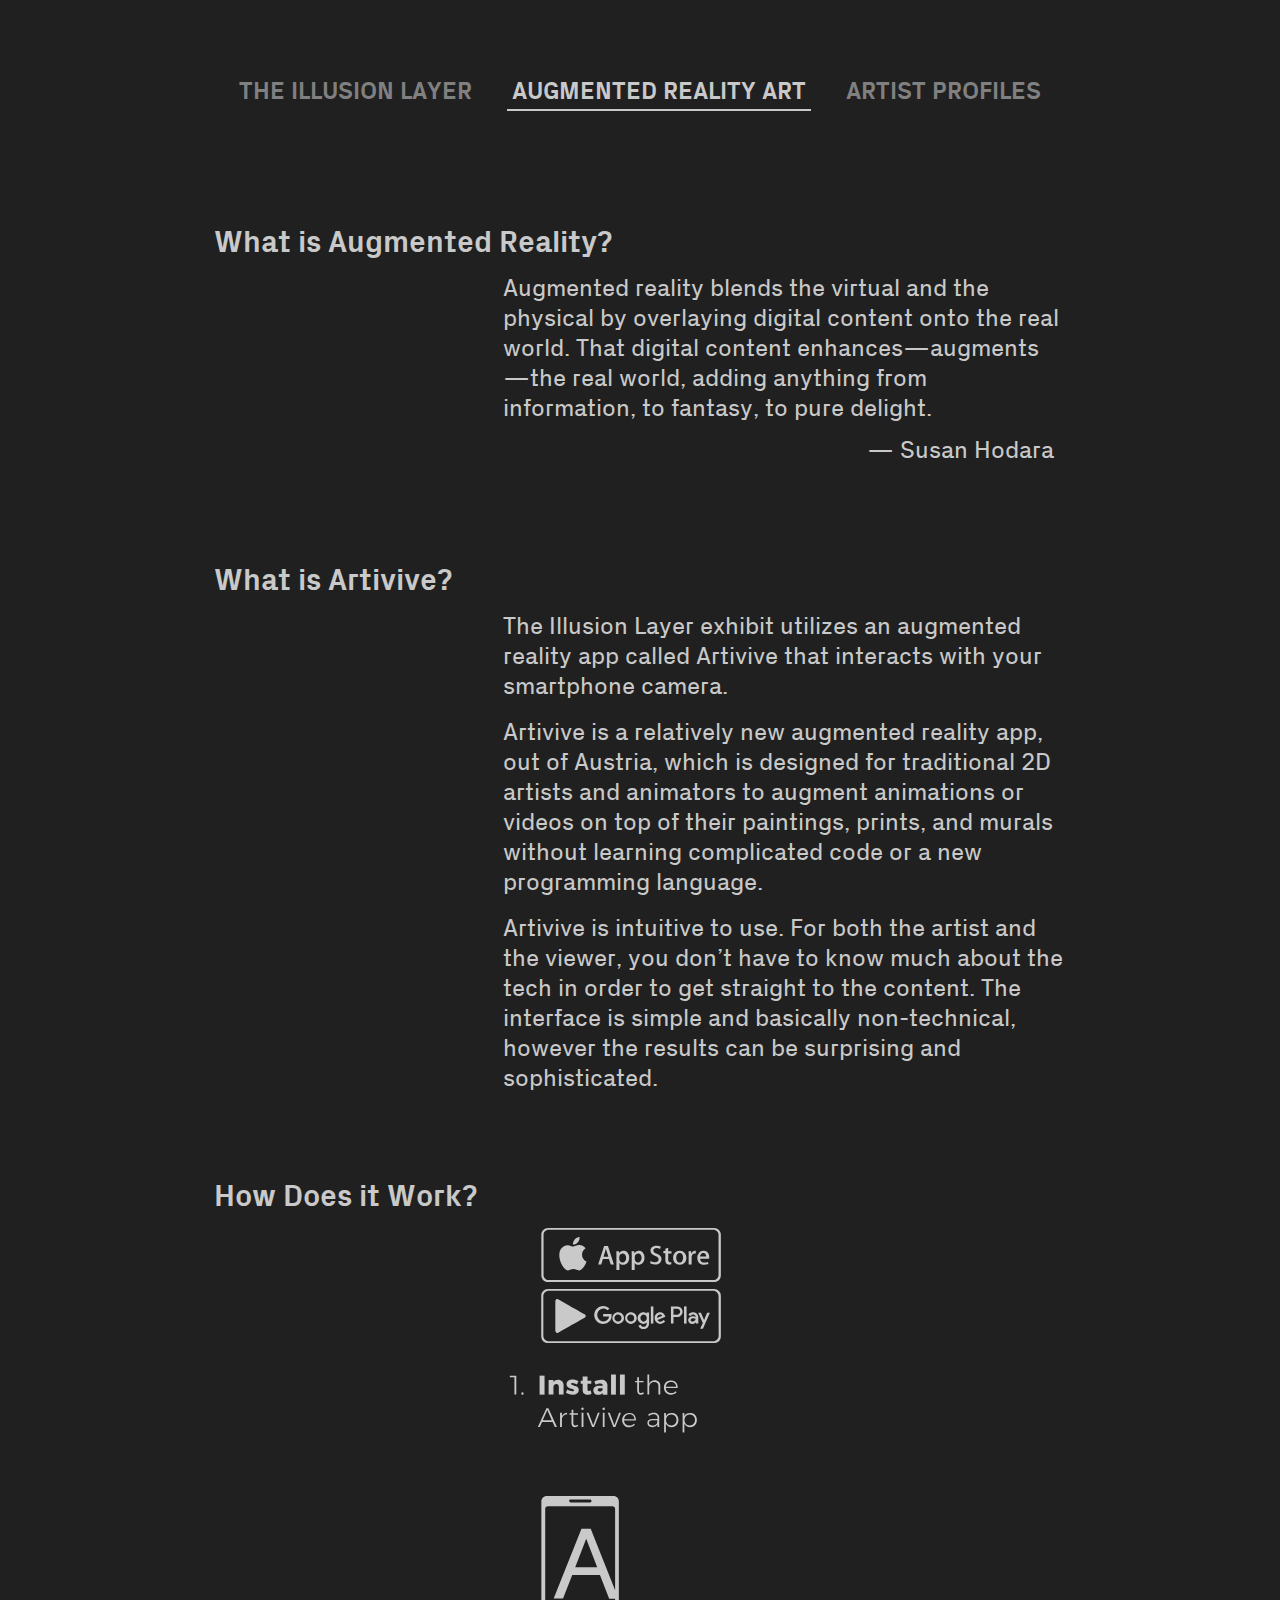
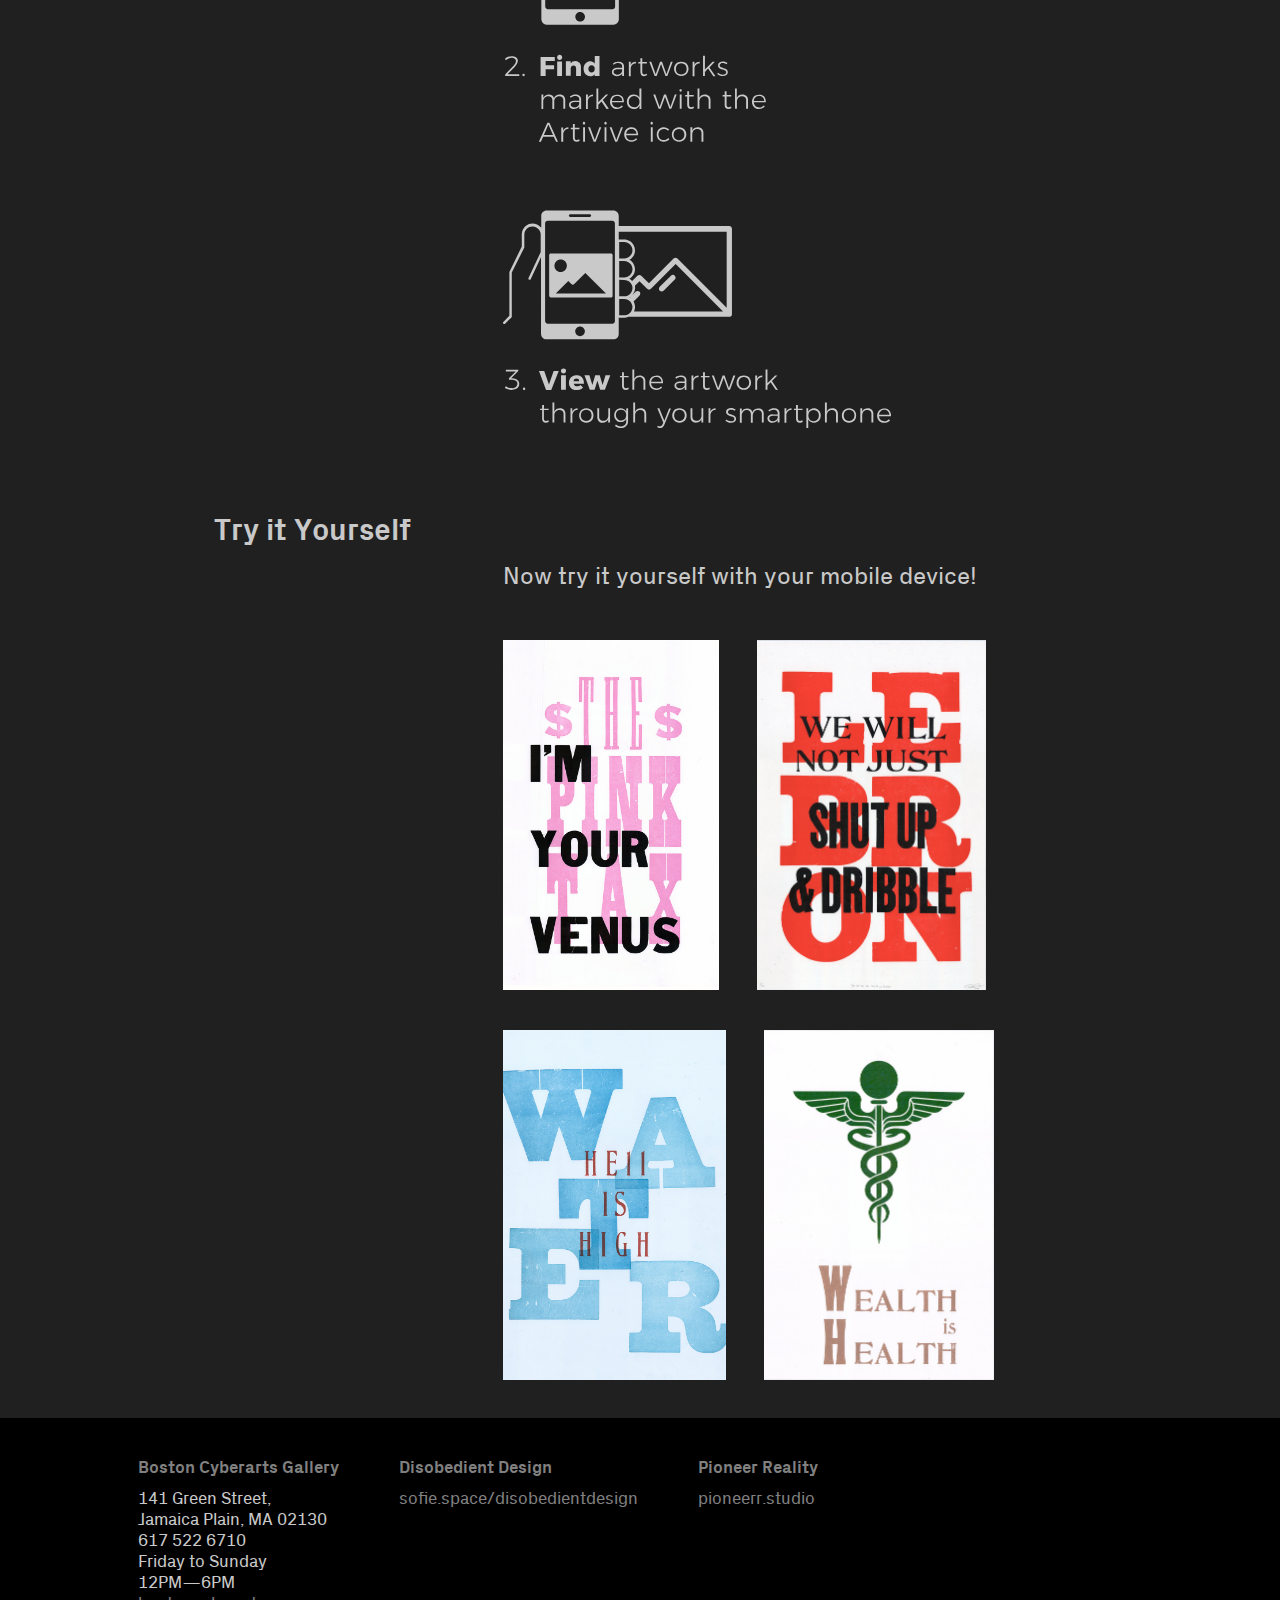
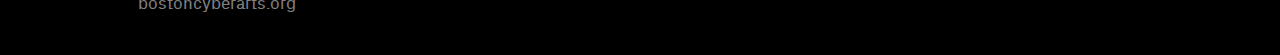
==== arArt.html @ 962e9207 "Add everything for website" ====
<!DOCTYPE html>
<html>
    <head>
        <meta charset="UTF-8">
        <meta name="viewport" content="width=device-width, initial-scale=1">

        <link rel="stylesheet" type="text/css" href="illusionLayer.css">
        <title>The Illusion Layer</title>

    </head>

    <body>
        <section class="everythingButFooter">
            <header>
                <a href="index.html">The Illusion Layer</a>
                <a href="arArt.html" class="activePage">Augmented Reality Art</a>
                <a href="artistProfiles.html">Artist Profiles</a>
            </header>

            <div class="arArtContent">

                <!--Section 1: What is AR-->
                <!--                <section id="whatIsAR">-->
                <h2 class="arSectionTitle">What is Augmented Reality?</h2>
                <blockquote>
                    <p class="arParagraph">Augmented reality blends the virtual and the physical by overlaying digital content onto the real world. That digital content enhances—augments —the real world, adding anything from information, to fantasy, to pure delight.</p>
                    <p class="quoteCredit">— Susan Hodara</p>

                </blockquote>
                <!--                </section>-->

                <!--Section 2: What is Artivive-->
                <!--                <section id="whatIsArtivive">-->
                <h2 class="arSectionTitle">What is Artivive?</h2>
                <p class="arParagraph">The Illusion Layer exhibit utilizes an augmented reality app called Artivive that interacts with your smartphone camera.
                </p>
                <p class="arParagraph">Artivive is a relatively new augmented reality app, out of Austria, which is designed for traditional 2D artists and animators to augment animations or videos on top of their paintings, prints, and murals without learning complicated code or a new programming language.
                </p>
                <p class="arParagraph">Artivive is intuitive to use. For both the artist and the viewer, you don’t have to know much about the tech in order to get straight to the content. The interface is simple and basically non-technical, however the results can be surprising and sophisticated.</p>


                <!--                </section>-->

                <!--Section 3: How does it work-->
                <!--                <section id="howDoesItWork">-->
                <h2 class="arSectionTitle">How Does it Work?</h2>
                <img src="images/WallSticker_Vertical_3s.svg" alt="Instructions to download and view Artivive artworks" id="arInstructions">



                <!--                </section>-->

                <!--Section 4: Try it-->
                <!--                <section id="tryIt">-->
                <h2 class="arSectionTitle">Try it Yourself</h2>
                <p class="arParagraph">
                    Now try it yourself with your mobile device!
                </p>
                <div id="posters">

                    <img src="images/kaylaWork.jpg" alt="I'm Your Venus letterpress poster by Kayla Rich" class="letterpressPoster">

                    <img src="images/tonyWork.jpg" alt="We Will Not Just Shut Up and Dribble letterpress poster by Tony Pham" class="letterpressPoster">

                    <img src="images/caraWork.jpg" alt="Hell is High Water letterpress poster by Cara Tarmey" class="letterpressPoster">

                    <img src="images/tylerWork.jpg" alt="Health is Wealth letterpress poster by Tyler Butler" class="letterpressPoster">

                </div>
                <!--                </section>-->

            </div>

        </section>

        <footer>
            <div class="footer_div">
                <h5><a href="https://bostoncyberarts.org/">Boston Cyberarts Gallery</a></h5>
                <p>141 Green Street,<br>Jamaica Plain, MA 02130</p>
                <p>617 522 6710</p>
                <p>Friday to Sunday<br>12PM—6PM</p>
                <a href="https://bostoncyberarts.org/">bostoncyberarts.org</a>
            </div>



            <div class="footer_div">
                <h5><a href="http://sofie.space/disobedientdesign">Disobedient Design</a></h5>
                <a href="http://sofie.space/disobedientdesign">sofie.space/disobedientdesign</a>

            </div>

            <div class="footer_div">
                <h5><a href="http://www.pioneerr.studio/">Pioneer Reality</a></h5>
                <a href="http://www.pioneerr.studio/">pioneerr.studio</a>

            </div>

        </footer>

        <script type="text/javascript" src="index.js"></script>
    </body>

</html>
---- illusionLayer.css ----
/* Clears default settings http://meyerweb.com/eric/tools/css/reset/ 
v2.0 | 20110126
License: none (public domain)
*/

html, body, div, span, applet, object, iframe,
h1, h2, h3, h4, h5, h6, p, blockquote, pre,
a, abbr, acronym, address, big, cite, code,
del, dfn, em, img, ins, kbd, q, s, samp,
small, strike, strong, sub, sup, tt, var,
b, u, i, center,
dl, dt, dd, ol, ul, li,
fieldset, form, label, legend,
table, caption, tbody, tfoot, thead, tr, th, td,
article, aside, canvas, details, embed, 
figure, figcaption, footer, header, hgroup, 
menu, nav, output, ruby, section, summary,
time, mark, audio, video {
    margin: 0;
    padding: 0;
    border: 0;
    font-size: 100%;
    font: inherit;
    vertical-align: baseline;
}
/* HTML5 display-role reset for older browsers */
article, aside, details, figcaption, figure, 
footer, header, hgroup, menu, nav, section {
    display: block;
}
body {
    line-height: 1;
}
ol, ul {
    list-style: none;
}
blockquote, q {
    quotes: none;
}
blockquote:before, blockquote:after,
q:before, q:after {
    content: '';
    content: none;
}
table {
    border-collapse: collapse;
    border-spacing: 0;
}




/*UNIVERSAL STYLES*/


@font-face {
    font-family: 'PxGroteskBold';
    src: url("fonts/PxGrotesk-Bold.ttf") format("truetype");
    font-weight: bold;
}

@font-face {
    font-family: 'PxGroteskRegular';
    src: url("fonts/PxGrotesk-Regular.ttf") format("truetype");
    font-weight: normal; 
}

@font-face {
    font-family: 'PxGroteskLight';
    src: url("fonts/PxGrotesk-Light.ttf") format("truetype");
    font-weight: lighter;
}

@font-face {
    font-family: 'PxGroteskLightItalic';
    src: url("fonts/PxGrotesk-Light-Italic.ttf") format("truetype");
    font-weight: lighter;
    font-style: italic;
}



body{
    background-color: #202020;
    color: #C9C9C9;
    font-family: 'PxGroteskRegular', sans-serif;
    font-size: 1.5em;

    /*    scroll-behavior: smooth;*/
}

p{
    font-size: 1em;
}

/* solution for colored footer to occupy viewport width*/
section.everythingButFooter{
    margin: 30px;
    margin-right: 150px;
    margin-left: 150px;
}

/* Headers
uses flexbox alignment to center links

*/
header{
    display: flex;
    align-content: center;
    justify-content: center;
    padding: 30px;
    font-family: 'PxGroteskBold', sans-serif;
    text-transform: uppercase;
}

/*header link styles*/
header>a{
    margin: 15px;
    padding: 5px;

}

a.activePage{
    border-bottom: 2px solid #C9C9C9;
    color: #C9C9C9 !important;
}

a:link {
    text-decoration: none;
    color: #808080;
}


a:visited {
    text-decoration: none;
    color: #808080;
}


a:hover {
    color: #C9C9C9;
}

a:active {
    color: #C9C9C9;
}

/* Footer styles */
footer{
    display: flex;
    align-content:center;
    justify-content: flex-start;
    background-color: #000000;
    padding: 30px;
    padding-left: 128px;
}

div.footer_div{
    padding: 10px;
    padding-right: 50px;
    font-size: 0.7em;
    line-height: 1.25em;
    color: #C9C9C9 !important;
}

div.footer_div>h5{
    font-family: 'PxGroteskBold';
    padding-bottom: 10px;
    
}

/* HOME/INDEX PAGE 
selectors are in the order they appear on the page (top to bottom, left to right)
*/

/*The columns are in fractions and the rows are in pixels. 

The fractions allow the space to be divided evenly horizontally. 

The pixels for the rows are so that images' heights do not affect the height of the grid cell.

Subsequently, the image width is in percentages while the height is in pixels*/





div.indexContent{
    display: grid;
    grid-template-columns: repeat(3, 1fr) ;
    grid-template-rows: repeat(12, 300px);
    grid-gap: 16px;
    font-size: 0.8em;
    line-height: 1.5em;


}


div.indexContent > p{

}


div.indexContent > img {
    /*
    transform-origin: 0;
    transform: translateZ(3px) scale(0.625);
    */

}

h1#mainTitle{
    grid-column:  2 / span 1 ;
    grid-row: 1 / span 1 ;
    font-size: 4em;
    line-height: 1em;
    text-align: center;
    font-family: 'PxGroteskBold', sans-serif;
}

p.mainTitleDetails{
    grid-column: 1 / span 3;
    grid-row: 2 / span 1 ;
    font-size: 1em;
    text-align: center;
}

div#imgContainer1{
    grid-column: 1 / span 1;
    grid-row: 3 / span 1 ;


}

/* Content(images and text) uses the grid and relative positioning (top and left) */

div#imgContainer1>img{
    width: 120%;
    height: 300px;
    object-fit: cover;


}

p#p1{
    grid-column: 3 / span 1;
    grid-row: 3 / span 1 ;
    position: relative;
    top: 80px;


}

div#imgContainer2{
    grid-column: 2 / span 1;
    grid-row: 4 / span 1 ;
    position: relative;
    top: 80px;


}

div#imgContainer2>img{
    width: 150%;
    height: 120px;
    object-fit: cover;

}

div#imgContainer3{
    grid-column: 3 / span 1;
    grid-row: 5 / span 1 ;
    position: relative;
    left: -40px;

}

div#imgContainer3>img{
    width: 80%;
    height: 150px;
    object-fit: cover;


}


p#p2{
    grid-column: 1 / span 1;
    grid-row: 6 / span 1 ;
    position: relative;
    top: -150px;

}

div#imgContainer4{
    grid-column: 2 / span 2;
    grid-row: 6 / span 1 ;

}

div#imgContainer4>img{
    width: 95%;
    height: 400px;
    object-fit: cover;
}

h3 {
    grid-column: 1 / span 1;
    grid-row: 7 / span 1 ;
    position: relative;
    top: 200px;
    left: 100px;
    font-family: 'PxGroteskBold';
}

p#p3{
    grid-column: 1 / span 1;
    grid-row: 8 / span 1 ;

}

div#imgContainer5{
    grid-column: 2 / span 1;
    grid-row: 8 / span 1 ;
    position: relative;
    top: -50px;
    left: 100px;


}

div#imgContainer5>img{
    width: 120%;
    height: 250px;
    object-fit: cover;
}

div#imgContainer6{
    grid-column: 1 / span 1;
    grid-row: 9 / span 1 ;
    position: relative;
    left: 100px;

}

div#imgContainer6>img{
    width: 150%;
    height: 320px;
    object-fit: cover;
}


p#p4{
    grid-column: 3 / span 1;
    grid-row: 9 / span 1 ;
    position: relative;
    top: 50px;

}

p#p5{
    grid-row: 10 / span 1 ;
    position: relative;
    top: 150px;
    left: 100px;

}

div#imgContainer7{
    grid-column: 3 / span 1;
    grid-row: 10 / span 1 ;
    position: relative;
    top: 150px;
    left: -170px;


}

div#imgContainer7>img{
    width: 120%;
    height: 200px;
    object-fit: cover;
}

div#imgContainer8{
    grid-column: 1 / span 2;
    grid-row: 11 / span 1 ;
    position: relative;
    top: 150px;
    left: -100px;

}

div#imgContainer8>img{
    width: 100%;
    height: 200px;
    object-fit: cover;
}


p#p6{
    grid-column: 3 / span 1;
    grid-row: 11 / span 1 ;
    position: relative;
    top: 220px;
    left: -30px;

}

p#p7{
    grid-column: 2 / span 1;
    grid-row: 12 / span 1 ;
    position: relative;
    top: 175px;

}


/* AR ART PAGE
all page content in div with class "arArtContent"

Content has a 3 column grid with left and right margins to center it



*/

div.arArtContent{
    margin-left: 64px;
    margin-right: 64px;
    display: grid;
    grid-template-columns: repeat(3, 1fr);
    grid-gap: 16px;

}

h2.arSectionTitle{
    grid-column: 1 / span 2;
    margin-top: 72px;
    font-family: "PxGroteskBold" ;
    font-size: 1.25em;

}


p.arParagraph, blockquote, img#arInstructions, div#posters {
    grid-column: 2 / span 2;
    line-height: 1.25em;
}

p.quoteCredit{
    padding: 12px;
    text-align: right;

}

img#arInstructions{
    height: 800px;
}

img.letterpressPoster{
    height: 350px;
    margin-top: 32px;
    margin-right: 32px;
}




/* ARTIST PROFILES
2 main parts on this page: description on top and the individual artist slides

*/

/* Section 1: Artist Profile Description */


section#artistProfileDescription{
    margin: 64px;
    display: grid;
    grid-template-columns: 1fr 1fr 2fr;
    grid-template-rows: 1fr 1fr;
    grid-gap: 16px;

}

h2.artistTitle{
    grid-column: 1  / span 2;
    grid-row: 1  / span 1;
    font-family: 'PxGroteskBold';
    font-size: 1em;
    line-height: 1.5em;
    padding-right: 20px;
}

ul.artistsList{
    grid-column: 2  / span 1;
    grid-row: 2  / span 1;
    font-family: 'PxGroteskBold';
    line-height: 1.5em;
}

section#artistProfileDescription > p{
    grid-column: 3  / span 1;
    font-size: 0.75em;
    line-height: 1.5em;
}

/* Section 2: Slideshow w/ Individual Artists 
based on Kevin Powell's tutorial: https://www.youtube.com/watch?v=VYsVOamdB0g

*/

.carousel{
    position: relative;
height: 500px;
    margin: 0 auto;
    margin-bottom: 32px;
}

div.carousel_track-container{
     position: relative;
    height: 100%;
    overflow: hidden;
    margin: 32px;
}

ul.carousel_track{
    position: relative;
    list-style: none;
    height: 100%;
    transition: transform 1s ease-in;
}

/* Nested grid in slide to format text 
and images for each artist*/

li.carousel_slide{
    position: absolute;
    top: 0;
    bottom: 0;
    width: 100%;
    height: 300px;
    
    display: grid;
    grid-template-columns: 1fr 1fr;
    grid-gap: 32px;
/*    margin-right: 32px;*/
    
}


li.carousel_slide > img{
    
   width: 100%;
    height: 400px;
   object-fit: cover;
    
    grid-column: 1 / span 1;
    
}

/*

li.carousel_slide > caption {
    grid-column: 1 / span 1;
    font-family: 'PxGroteskLight', sans-serif;
    font-size: 0.2em;
    line-height: 0.5em;
}
*/

p.artistStatement{
    grid-column: 2 / span 1;
    font-size: 0.75em;
    line-height: 1.5em;
    padding-right: 32px;
    
}

p.artistBio{
    grid-column: 2 / span 1;
    font-size: 0.75em;
    line-height: 1em;
    
}

button.carousel_button{
    position: absolute;
    top: 50%;
    transform: translateY(-50%);
    background: transparent;
    border:0;
    cursor: pointer;
}

button.carousel_button-left{
    left: -70px;
}

button.carousel_button-right{
    right: -70px;
}


button.carousel_button img{
    width: 50px;
}

.carousel_nav{
    display: flex;
    justify-content: center;
   
    
}


.carousel_indicator{
    border: 0;
    width: 20px;
    height: 10px;
    margin: 5px;
    background-color: #7A7A7A;

    
}

.carousel_indicator.current-slide{
    background-color: #C9C9C9;
    
}
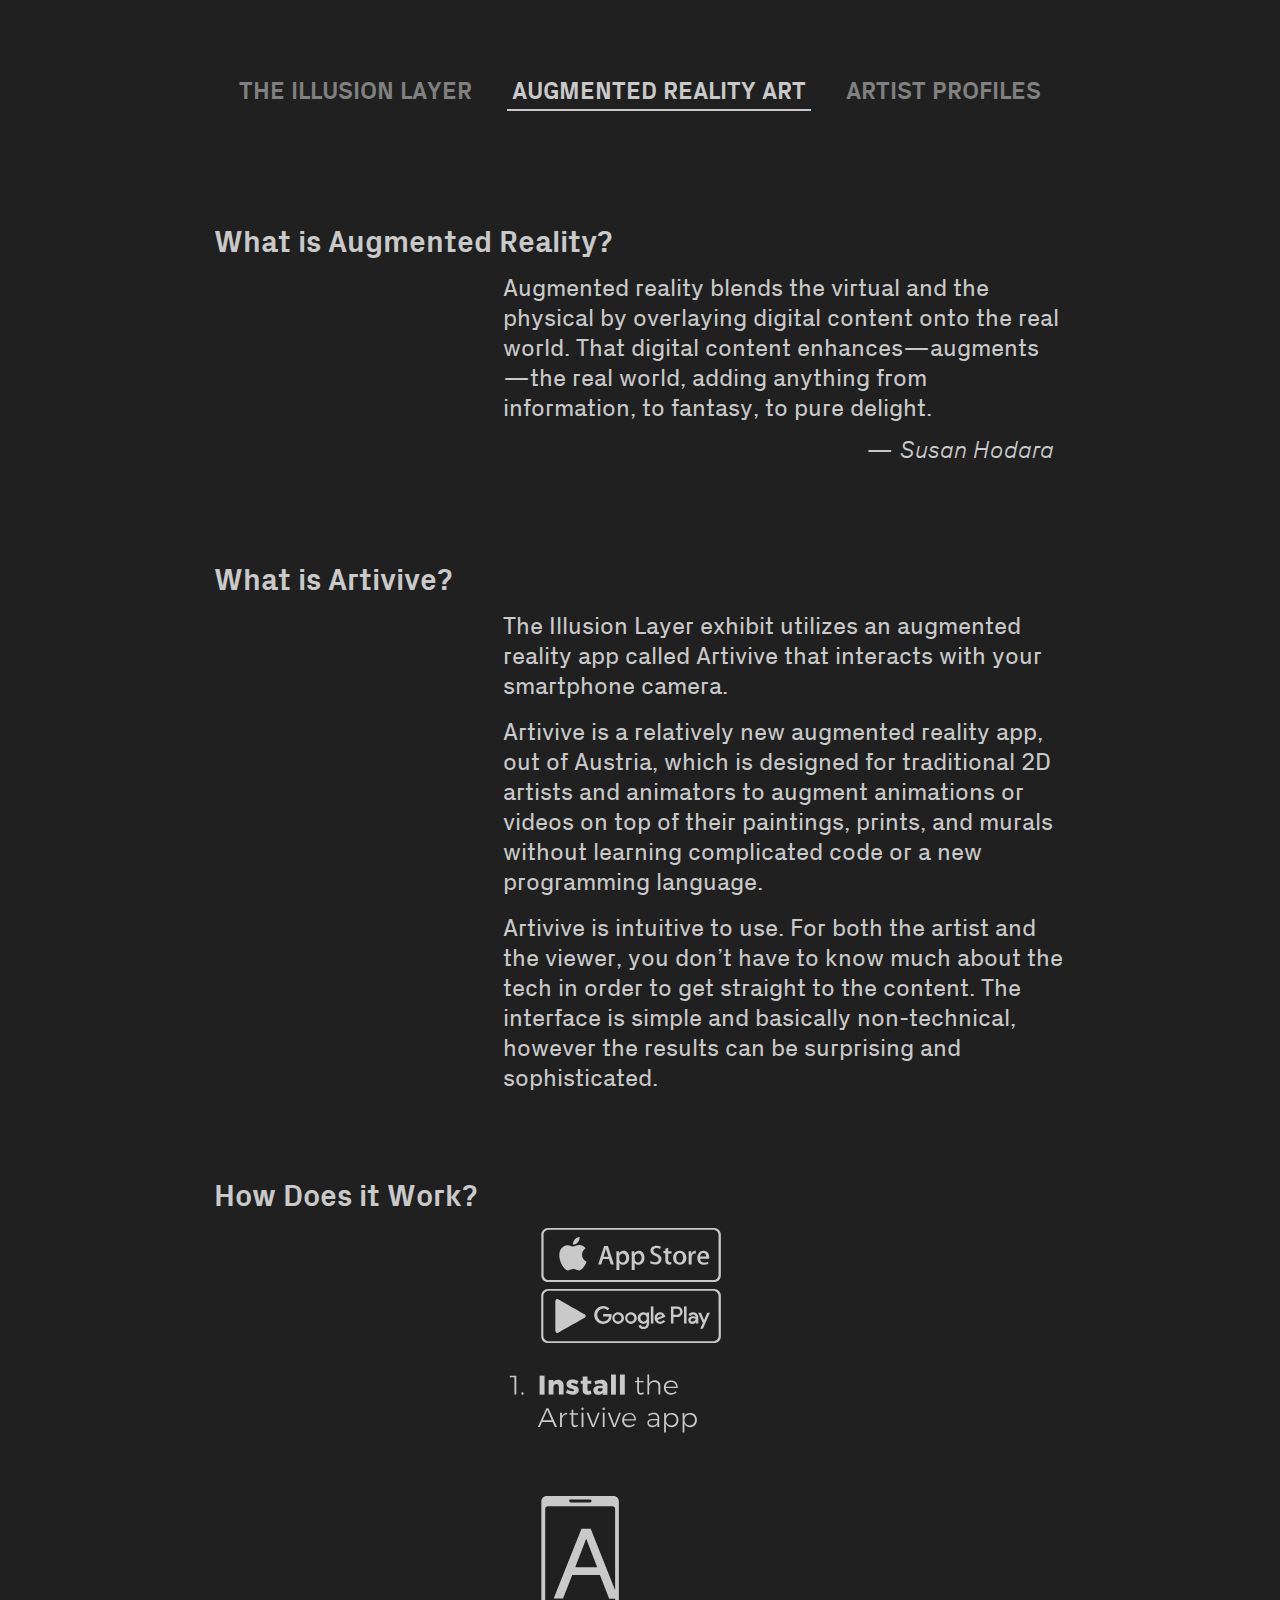
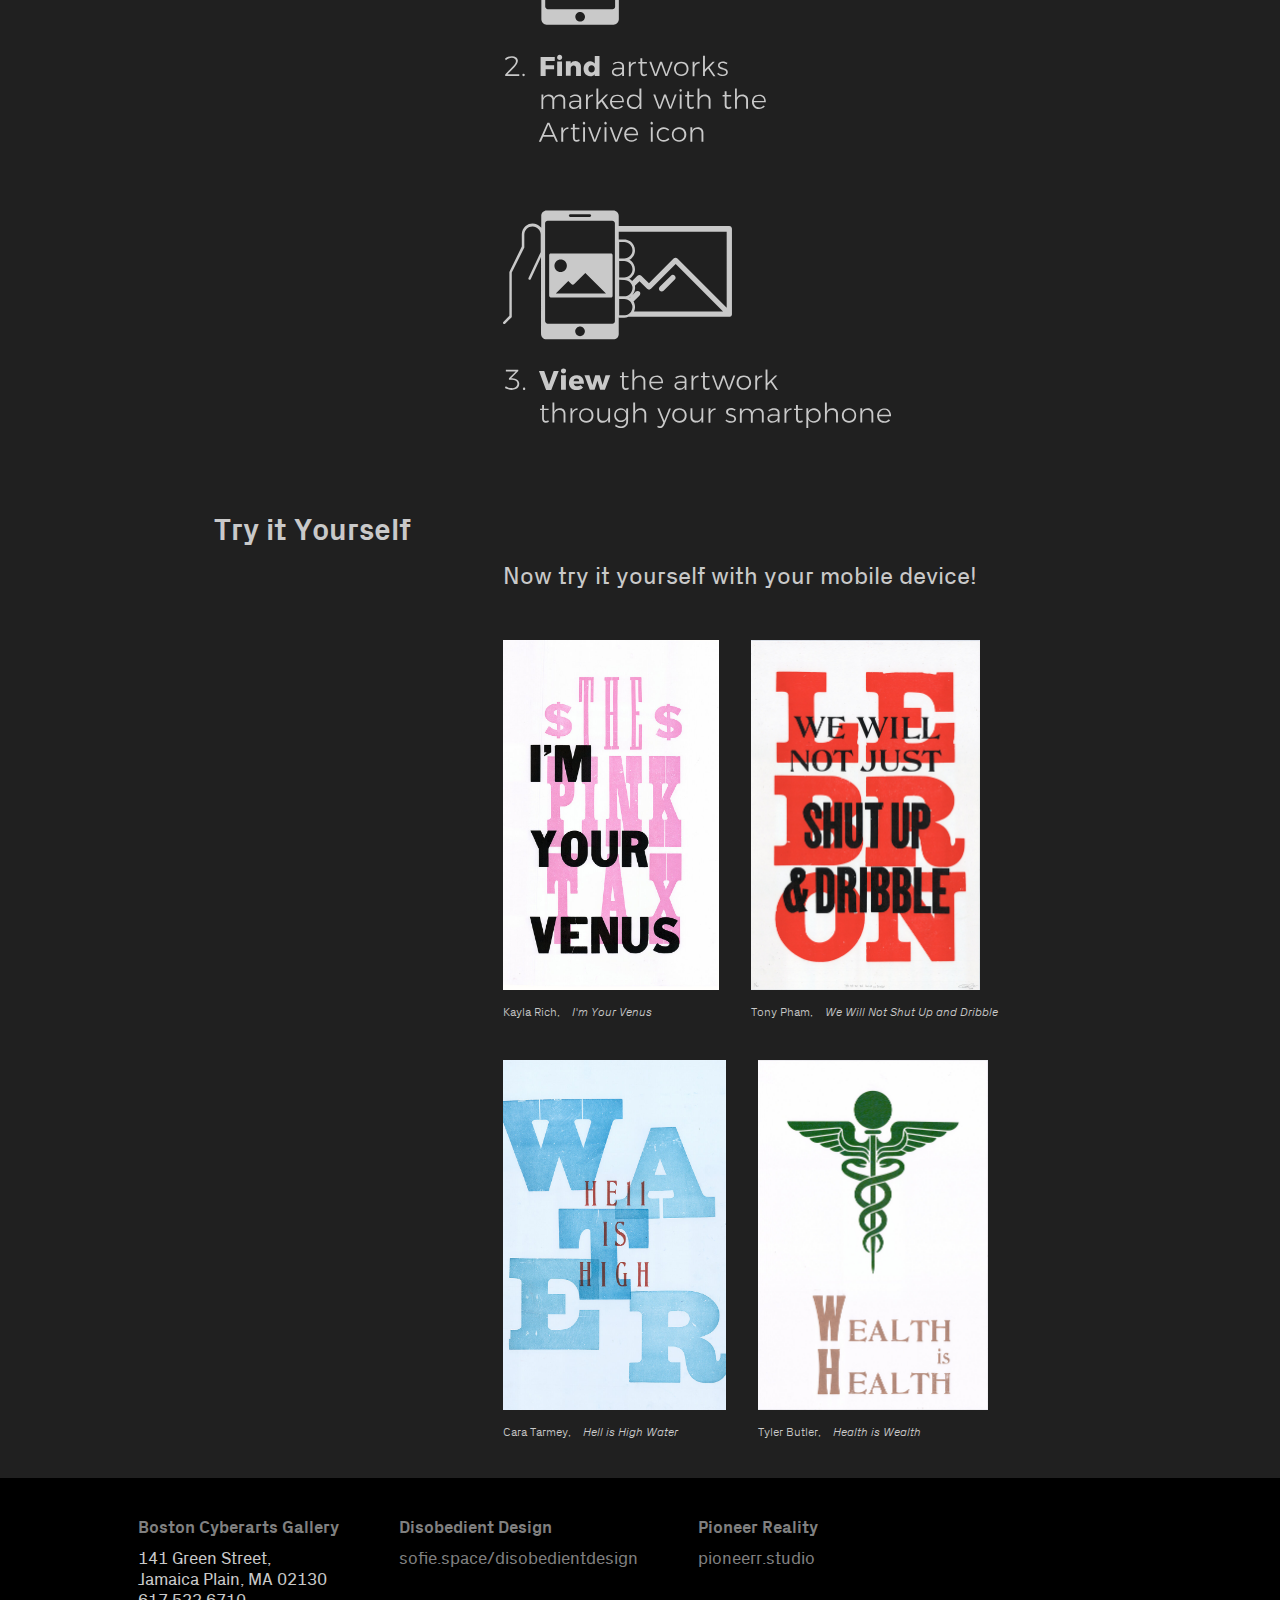
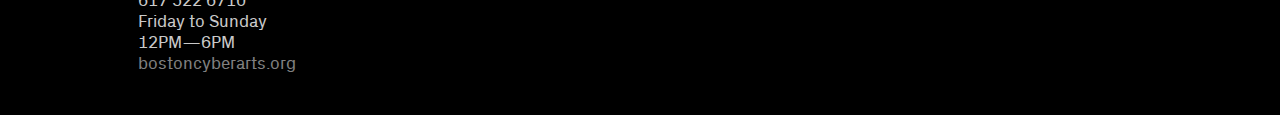
==== commit 0d3f1142: "Added Back to Top Button" ====
--- a/arArt.html
+++ b/arArt.html
@@ -3,14 +3,18 @@
     <head>
         <meta charset="UTF-8">
         <meta name="viewport" content="width=device-width, initial-scale=1">
-
+        <script src="https://ajax.googleapis.com/ajax/libs/jquery/3.4.1/jquery.min.js"></script>
         <link rel="stylesheet" type="text/css" href="illusionLayer.css">
         <title>The Illusion Layer</title>
 
     </head>
 
     <body>
+        <!--  Back to top Button-->
+        <a id="button"><img src="icons/darkUpButton-05.png"><p>TOP</p></a>
+
         <section class="everythingButFooter">
+            <!--Navigation-->
             <header>
                 <a href="index.html">The Illusion Layer</a>
                 <a href="arArt.html" class="activePage">Augmented Reality Art</a>
@@ -20,7 +24,7 @@
             <div class="arArtContent">
 
                 <!--Section 1: What is AR-->
-                <!--                <section id="whatIsAR">-->
+                <!--  <section id="whatIsAR">-->
                 <h2 class="arSectionTitle">What is Augmented Reality?</h2>
                 <blockquote>
                     <p class="arParagraph">Augmented reality blends the virtual and the physical by overlaying digital content onto the real world. That digital content enhances—augments —the real world, adding anything from information, to fantasy, to pure delight.</p>
@@ -58,21 +62,25 @@
                 </p>
                 <div id="posters">
 
-                    <img src="images/kaylaWork.jpg" alt="I'm Your Venus letterpress poster by Kayla Rich" class="letterpressPoster">
+                    <div> <img src="images/kaylaWork.jpg" alt="I'm Your Venus letterpress poster by Kayla Rich" class="letterpressPoster">
+                        <figcaption>Kayla Rich,<i>I'm Your Venus</i></figcaption></div>
 
-                    <img src="images/tonyWork.jpg" alt="We Will Not Just Shut Up and Dribble letterpress poster by Tony Pham" class="letterpressPoster">
 
-                    <img src="images/caraWork.jpg" alt="Hell is High Water letterpress poster by Cara Tarmey" class="letterpressPoster">
+                    <div><img src="images/tonyWork.jpg" alt="We Will Not Just Shut Up and Dribble letterpress poster by Tony Pham" class="letterpressPoster">
+                        <figcaption>Tony Pham,<i>We Will Not Shut Up and Dribble</i></figcaption></div>
 
-                    <img src="images/tylerWork.jpg" alt="Health is Wealth letterpress poster by Tyler Butler" class="letterpressPoster">
+                    <div><img src="images/caraWork.jpg" alt="Hell is High Water letterpress poster by Cara Tarmey" class="letterpressPoster"><figcaption>Cara Tarmey,<i>Hell is High Water</i></figcaption></div>
+
+                    <div><img src="images/tylerWork.jpg" alt="Health is Wealth letterpress poster by Tyler Butler" class="letterpressPoster"><figcaption>Tyler Butler,<i>Health is Wealth</i></figcaption></div>
 
                 </div>
-                <!--                </section>-->
+                <!--     </section>-->
 
             </div>
 
         </section>
 
+        <!--Footer-->
         <footer>
             <div class="footer_div">
                 <h5><a href="https://bostoncyberarts.org/">Boston Cyberarts Gallery</a></h5>
--- a/illusionLayer.css
+++ b/illusionLayer.css
@@ -1,4 +1,4 @@
-/* Clears default settings http://meyerweb.com/eric/tools/css/reset/ 
+/* Clears default settings http://meyerweb.com/eric/tools/css/reset/
 v2.0 | 20110126
 License: none (public domain)
 */
@@ -12,8 +12,8 @@
 dl, dt, dd, ol, ul, li,
 fieldset, form, label, legend,
 table, caption, tbody, tfoot, thead, tr, th, td,
-article, aside, canvas, details, embed, 
-figure, figcaption, footer, header, hgroup, 
+article, aside, canvas, details, embed,
+figure, figcaption, footer, header, hgroup,
 menu, nav, output, ruby, section, summary,
 time, mark, audio, video {
     margin: 0;
@@ -24,7 +24,7 @@
     vertical-align: baseline;
 }
 /* HTML5 display-role reset for older browsers */
-article, aside, details, figcaption, figure, 
+article, aside, details, figcaption, figure,
 footer, header, hgroup, menu, nav, section {
     display: block;
 }
@@ -62,7 +62,7 @@
 @font-face {
     font-family: 'PxGroteskRegular';
     src: url("fonts/PxGrotesk-Regular.ttf") format("truetype");
-    font-weight: normal; 
+    font-weight: normal;
 }
 
 @font-face {
@@ -81,10 +81,12 @@
 
 
 body{
+    max-width: 1440px;
     background-color: #202020;
     color: #C9C9C9;
     font-family: 'PxGroteskRegular', sans-serif;
     font-size: 1.5em;
+
 
     /*    scroll-behavior: smooth;*/
 }
@@ -144,6 +146,61 @@
 a:active {
     color: #C9C9C9;
 }
+
+/* Back to Top 
+from Matthew Cain on Codepen
+https://codepen.io/matthewcain/pen/ZepbeR
+*/
+
+#button {
+    display: inline-block;
+    background-color: #808080;
+    width: 50px;
+    height: 50px;
+    text-align: center;
+    position: fixed;
+    bottom: 30px;
+    right: 30px;
+    transition: background-color .3s, 
+        opacity .5s, visibility .5s;
+    opacity: 0;
+    visibility: hidden;
+    z-index: 1000;
+}
+
+#button > img{
+    width: 40px;
+    height: 40px;
+}
+
+#button > p {
+    font-size: 0.5em;
+    line-height: 50px;
+    letter-spacing: 0.05em;
+    color: #202020;
+    position: relative;
+    top: -30px;
+}
+/*
+#button::after {  
+
+}
+*/
+
+#button:hover {
+    cursor: pointer;
+    background-color: #C9C9C9;
+}
+#button:active {
+    background-color: #C9C9C9;
+}
+#button.show {
+    opacity: 1;
+    visibility: visible;
+}
+
+/* end of back to top button styles*/
+
 
 /* Footer styles */
 footer{
@@ -166,16 +223,16 @@
 div.footer_div>h5{
     font-family: 'PxGroteskBold';
     padding-bottom: 10px;
-    
-}
-
-/* HOME/INDEX PAGE 
+
+}
+
+/* HOME/INDEX PAGE
 selectors are in the order they appear on the page (top to bottom, left to right)
 */
 
-/*The columns are in fractions and the rows are in pixels. 
-
-The fractions allow the space to be divided evenly horizontally. 
+/*The columns are in fractions and the rows are in pixels.
+
+The fractions allow the space to be divided evenly horizontally.
 
 The pixels for the rows are so that images' heights do not affect the height of the grid cell.
 
@@ -449,7 +506,8 @@
     line-height: 1.25em;
 }
 
-p.quoteCredit{
+p.quoteCredit, i, span {
+    font-family: 'PxGroteskLightItalic', sans-serif;
     padding: 12px;
     text-align: right;
 
@@ -458,6 +516,20 @@
 img#arInstructions{
     height: 800px;
 }
+
+
+div#posters{
+    display: flex;
+    flex-wrap: wrap;
+}
+
+figcaption{
+    font-family: 'PxGroteskLight', sans-serif;
+    font-size: 0.5em;
+}
+
+
+
 
 img.letterpressPoster{
     height: 350px;
@@ -507,20 +579,20 @@
     line-height: 1.5em;
 }
 
-/* Section 2: Slideshow w/ Individual Artists 
+/* Section 2: Slideshow w/ Individual Artists
 based on Kevin Powell's tutorial: https://www.youtube.com/watch?v=VYsVOamdB0g
 
 */
 
 .carousel{
     position: relative;
-height: 500px;
+    height: 500px;
     margin: 0 auto;
     margin-bottom: 32px;
 }
 
 div.carousel_track-container{
-     position: relative;
+    position: relative;
     height: 100%;
     overflow: hidden;
     margin: 32px;
@@ -533,7 +605,7 @@
     transition: transform 1s ease-in;
 }
 
-/* Nested grid in slide to format text 
+/* Nested grid in slide to format text
 and images for each artist*/
 
 li.carousel_slide{
@@ -542,32 +614,32 @@
     bottom: 0;
     width: 100%;
     height: 300px;
-    
+
     display: grid;
     grid-template-columns: 1fr 1fr;
     grid-gap: 32px;
-/*    margin-right: 32px;*/
-    
+    /*    margin-right: 32px;*/
+
 }
 
 
 li.carousel_slide > img{
-    
-   width: 100%;
+
+    width: 100%;
     height: 400px;
-   object-fit: cover;
-    
+    object-fit: cover;
+
     grid-column: 1 / span 1;
-    
+
 }
 
 /*
 
 li.carousel_slide > caption {
-    grid-column: 1 / span 1;
-    font-family: 'PxGroteskLight', sans-serif;
-    font-size: 0.2em;
-    line-height: 0.5em;
+grid-column: 1 / span 1;
+font-family: 'PxGroteskLight', sans-serif;
+font-size: 0.2em;
+line-height: 0.5em;
 }
 */
 
@@ -576,14 +648,14 @@
     font-size: 0.75em;
     line-height: 1.5em;
     padding-right: 32px;
-    
+
 }
 
 p.artistBio{
     grid-column: 2 / span 1;
     font-size: 0.75em;
     line-height: 1em;
-    
+
 }
 
 button.carousel_button{
@@ -611,8 +683,8 @@
 .carousel_nav{
     display: flex;
     justify-content: center;
-   
-    
+
+
 }
 
 
@@ -623,10 +695,20 @@
     margin: 5px;
     background-color: #7A7A7A;
 
-    
+
 }
 
 .carousel_indicator.current-slide{
     background-color: #C9C9C9;
-    
-}+
+}
+
+/* For some reason, Tony's photo was rotated even though the original image
+file was vertical*/
+img#tonyPhoto{
+    transform: rotate(90deg);
+    overflow: hidden;
+    margin-left: 10px;
+    margin-right: 10px;
+
+    /* }
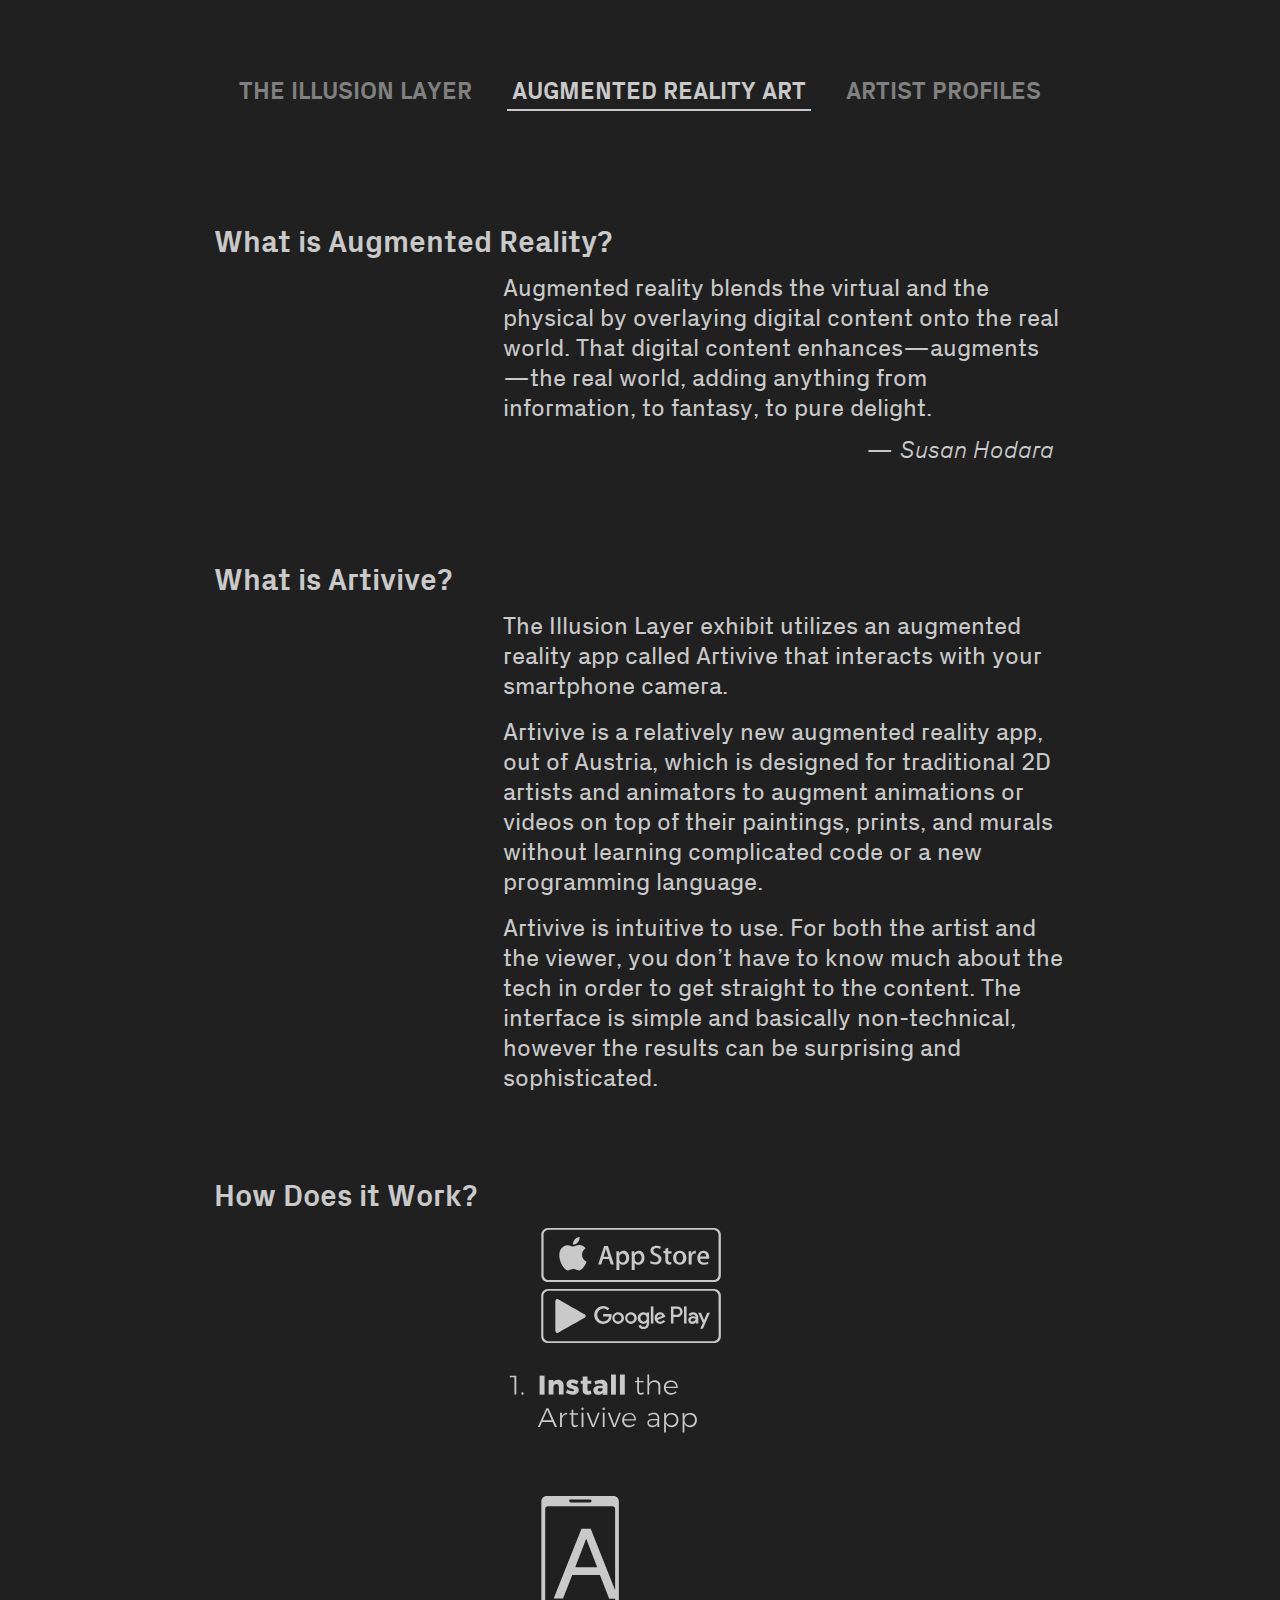
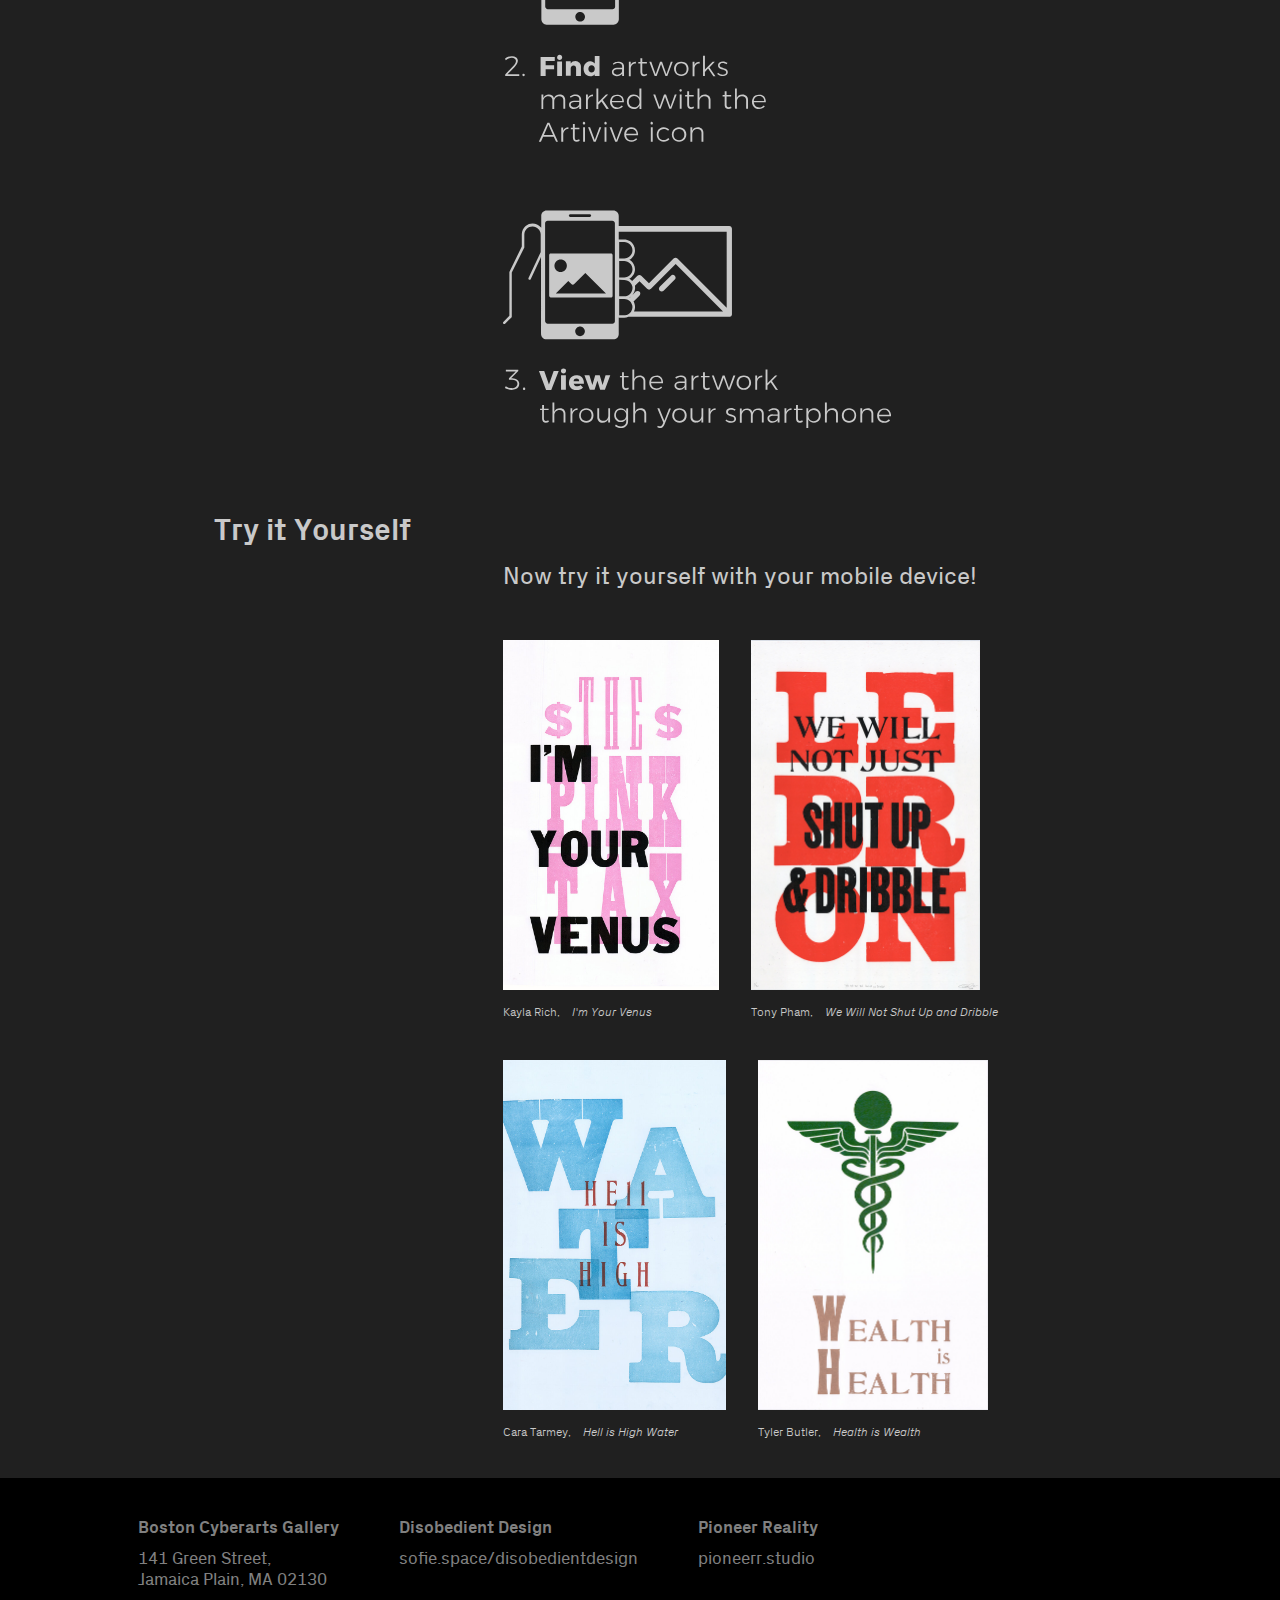
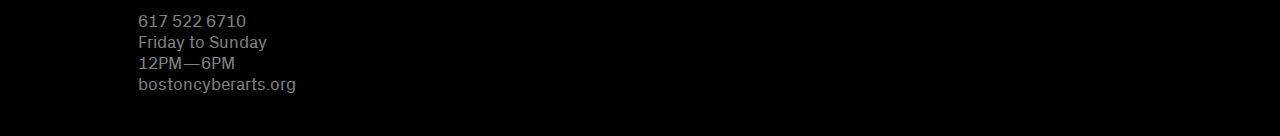
==== commit 52be7147: "Added dot navigation to artist page" ====
--- a/arArt.html
+++ b/arArt.html
@@ -85,6 +85,7 @@
             <div class="footer_div">
                 <h5><a href="https://bostoncyberarts.org/">Boston Cyberarts Gallery</a></h5>
                 <p>141 Green Street,<br>Jamaica Plain, MA 02130</p>
+                <br>
                 <p>617 522 6710</p>
                 <p>Friday to Sunday<br>12PM—6PM</p>
                 <a href="https://bostoncyberarts.org/">bostoncyberarts.org</a>
--- a/illusionLayer.css
+++ b/illusionLayer.css
@@ -147,6 +147,8 @@
     color: #C9C9C9;
 }
 
+
+
 /* Back to Top 
 from Matthew Cain on Codepen
 https://codepen.io/matthewcain/pen/ZepbeR
@@ -217,7 +219,7 @@
     padding-right: 50px;
     font-size: 0.7em;
     line-height: 1.25em;
-    color: #C9C9C9 !important;
+    color: #808080 !important;
 }
 
 div.footer_div>h5{
@@ -579,16 +581,25 @@
     line-height: 1.5em;
 }
 
+
 /* Section 2: Slideshow w/ Individual Artists
 based on Kevin Powell's tutorial: https://www.youtube.com/watch?v=VYsVOamdB0g
 
 */
 
+p.artistBio{
+    font-family: 'PxGroteskLight', sans-serif;
+    font-size: 0.6em !important;
+    line-height: 1.5em !important;
+    
+}
+
 .carousel{
     position: relative;
     height: 500px;
     margin: 0 auto;
-    margin-bottom: 32px;
+    margin-top: 100px;
+    margin-bottom: 100px;
 }
 
 div.carousel_track-container{
@@ -698,7 +709,7 @@
 
 }
 
-.carousel_indicator.current-slide{
+.carousel_indicator.currentSlide{
     background-color: #C9C9C9;
 
 }
